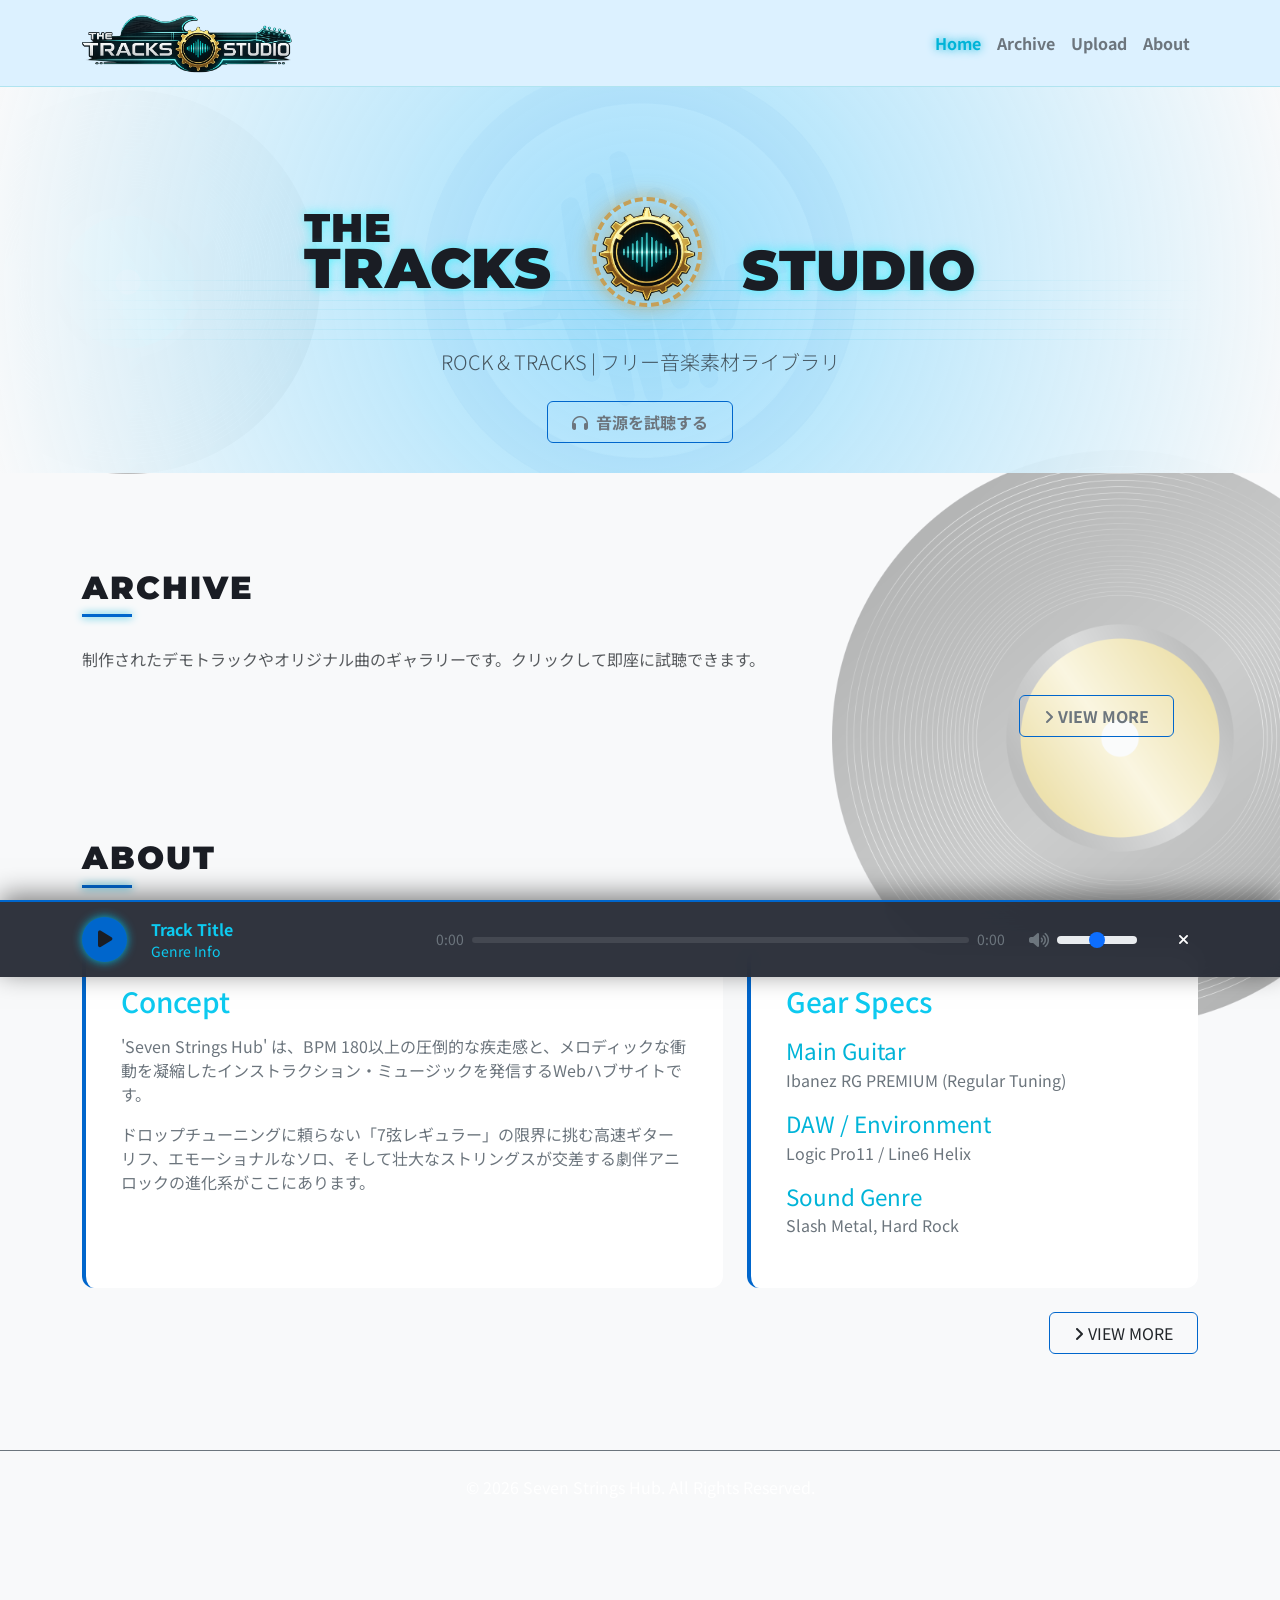
==== index.html @ c3e46db1 "Update source code" ====
<!DOCTYPE html>
<html lang="ja">

<head>
  <meta charset="UTF-8">
  <meta name="viewport" content="width=device-width, initial-scale=1.0">
  <title>Seven Strings Hub</title>

  <!-- Bootstrap 5 CSS -->
  <link href="https://cdn.jsdelivr.net/npm/bootstrap@5.3.2/dist/css/bootstrap.min.css" rel="stylesheet">
  <!-- Font Awesome 6 (アイコンフォント) -->
  <link href="https://cdnjs.cloudflare.com/ajax/libs/font-awesome/6.4.2/css/all.min.css" rel="stylesheet">
  <!-- Google Fonts -->
  <link rel="preconnect" href="https://fonts.googleapis.com">
  <link rel="preconnect" href="https://fonts.gstatic.com" crossorigin>
  <link
    href="https://fonts.googleapis.com/css2?family=Montserrat:wght@700;900&family=Noto+Sans+JP:wght@400;700&display=swap"
    rel="stylesheet">
  <!-- カスタムCSS -->
  <link rel="stylesheet" href="css/style.css">

</head>

<body>

  <!-- ナビゲーションバー -->
  <nav class="navbar navbar-expand-lg navbar-dark ssh-navbar sticky-top">
    <div class="container">
      <a class="navbar-brand" href="index.html"><img src="img/rogo-skeleton.png" alt="ロゴ" class="nav-rogo"></a>
      <button class="navbar-toggler" type="button" data-bs-toggle="collapse" data-bs-target="#sshNavbarContent">
        <span class="navbar-toggler-icon"></span>
      </button>
      <div class="collapse navbar-collapse" id="sshNavbarContent">
        <ul class="navbar-nav ms-auto mb-2 mb-lg-0">
          <li class="nav-item">
            <a class="nav-link ssh-nav-link active" href="index.html">Home</a>
          </li>
          <li class="nav-item">
            <a class="nav-link ssh-nav-link" href="archive.html">Archive</a>
          </li>
          <li class="nav-item">
            <a class="nav-link ssh-nav-link" href="upload.html">Upload</a>
          </li>
          <li class="nav-item">
            <a class="nav-link ssh-nav-link" href="about.html">About</a>
          </li>
        </ul>
      </div>
    </div>
  </nav>

  <div id="page-shell">
  <!-- ヒーローセクション（Home） -->
  <header id="home" class="ssh-hero-section d-flex align-items-center">
    <!-- ギターシルエットの装飾 -->
    <i class="fa-brands fa-creative-commons-sampling ssh-bg-guitar"></i>

    <!-- 7本の弦を模したライン装飾 -->
    <div class="ssh-strings-container">
      <div class="ssh-string-line"></div>
      <div class="ssh-string-line"></div>
      <div class="ssh-string-line"></div>
      <div class="ssh-string-line"></div>
      <div class="ssh-string-line"></div>
      <div class="ssh-string-line"></div>
      <div class="ssh-string-line"></div>
    </div>

    <div class="container text-center">
      <!-- 提示ロゴの再現エリア -->
      <div class="ssh-logo-wrapper">
        <div class="ssh-logo-left">
          <div class="ssh-text-the fs-1">THE </div>
          <div class="ssh-text-tracks">TRACKS</div>
        </div>
        <div class="ssh-logo-center">
          <div class="ssh-gold-gear"></div>
          <!-- 紋章として鋭利な突起を画像で表現 -->
          <div class="ssh-gold-crest">
            <img src="img/emblem.png" alt="emblem" class="w-75 mt-1">
          </div>
        </div>
        <div class="ssh-logo-right">
          <div class="ssh-text-studio">STUDIO</div>
        </div>
      </div>

      <p class="lead text-muted mb-4">ROCK & TRACKS | フリー音楽素材ライブラリ</p>
      <a href="archive.html" class="btn ssh-btn-outline px-4 py-2 ssh-nav-link"><i
          class="fa-solid fa-headphones me-2"></i>音源を試聴する</a>
    </div>
  </header>

  <!-- アーカイブセクション（Archive） -->
  <main id="main-content" class="container my-5">
    <section id="archive" class="py-5">
      <h2 class="ssh-section-title">ARCHIVE</h2>

      <p class="text-muted mb-4">制作されたデモトラックやオリジナル曲のギャラリーです。クリックして即座に試聴できます。</p>
      <!-- レコード背景1 -->
      <div class="record1"><img src="img/record1.png" alt="レコード1"></div>
      <!-- レコード背景2 -->
      <div class="record2"><img src="img/record2.png" alt="レコード2"></div>

      <!-- jQueryによって動的に出力されるカードリスト -->
      <div class="row" id="ssh-archive-container">
        <!-- JSで動的に追加されます -->
      </div>

      <a href="archive.html" class="btn text-dark ssh-btn-outline px-4 py-2 ssh-nav-link position-absolute end-0 me-4">
        <i class="fa-solid fa-angle-right me-1"></i>VIEW MORE
      </a>

      <div class="py-4"></div>
    </section>

    <!-- アバウトセクション（About） -->
    <section id="about" class="py-5">
      <h2 class="ssh-section-title">ABOUT</h2>
      <div class="row g-4 mt-2">
        <div class="col-lg-7">
          <div class="ssh-about-box h-100">
            <h3 class="text-info mb-3">Concept</h3>
            <p class="ssh-track-desc">
              'Seven Strings Hub' は、BPM 180以上の圧倒的な疾走感と、メロディックな衝動を凝縮したインストラクション・ミュージックを発信するWebハブサイトです。
            </p>
            <p class="ssh-track-desc">
              ドロップチューニングに頼らない「7弦レギュラー」の限界に挑む高速ギターリフ、エモーショナルなソロ、そして壮大なストリングスが交差する劇伴アニロックの進化系がここにあります。
            </p>
          </div>
        </div>

        <div class="col-lg-5">
          <div class="ssh-about-box h-100">
            <h3 class="text-info mb-3">Gear Specs</h3>
            <dl class="ssh-spec-list">
              <dt>Main Guitar</dt>
              <dd>Ibanez RG PREMIUM (Regular Tuning)</dd>
              <dt>DAW / Environment</dt>
              <dd>Logic Pro11 / Line6 Helix</dd>
              <dt>Sound Genre</dt>
              <dd>Slash Metal, Hard Rock</dd>
            </dl>
          </div>
        </div>
      </div>
      <div class="mt-4 d-flex justify-content-end">
      <a href="about.html" class="btn text-dark ssh-btn-outline px-4 py-2 ">
        <i class="fa-solid fa-angle-right me-1"></i>VIEW MORE
      </a>
      </div>
    </section>
  </main>
  </div>

  <!-- フッター -->
  <footer class="text-center py-4 border-top border-secondary mt-5">
    <div class="container">
      <p class="text-white mb-0">&copy; 2026 Seven Strings Hub. All Rights Reserved.</p>
    </div>
  </footer>

  <!-- 固定型グローバルオーディオプレイヤー -->
  <div class="ssh-global-player" id="ssh-global-player">
    <div class="container">
      <div class="row align-items-center">
        <!-- 再生/一時停止ボタン -->
        <div class="col-auto">
          <button class="ssh-player-btn" id="ssh-global-play-btn">
            <i class="fa-solid fa-play"></i>
          </button>
        </div>
        <!-- トラック情報 -->
        <div class="col-md-3 col-12 my-2 my-md-0">
          <div class="ssh-player-title text-info fw-bold" id="ssh-player-title">Track Title</div>
          <div class="text-info small" id="ssh-player-genre">Genre Info</div>
        </div>
        <!-- プログレスバー -->
        <div class="col">
          <div class="d-flex align-items-center">
            <span class="small text-secondary me-2" id="ssh-current-time">0:00</span>
            <div class="ssh-progress-container" id="ssh-progress-container">
              <div class="ssh-progress-inner" id="ssh-progress-inner"></div>
            </div>
            <span class="small text-secondary ms-2" id="ssh-total-time">0:00</span>
          </div>
        </div>

        <!-- ボリュームスライダー -->
        <div class="col-auto d-flex align-items-center me-2" id="ssh-volume-section">
          <i class="fa-solid fa-volume-high text-secondary me-2" id="ssh-volume-icon"></i>
          <input type="range" class="form-range" id="ssh-volume-slider" min="0" max="1" step="0.05" value="0.5"
            style="width: 80px; cursor: pointer;">
        </div>

        <!-- プレイヤーを閉じるボタン -->
        <div class="col-auto">
          <button class="btn btn-sm text-white" id="ssh-close-player-btn" title="プレイヤーを閉じる">
            <i class="fa-solid fa-xmark"></i>
          </button>
        </div>
      </div>
    </div>
  </div>

  <!-- Bootstrap 5 JS Bundle -->
  <script src="https://cdn.jsdelivr.net/npm/bootstrap@5.3.2/dist/js/bootstrap.bundle.min.js"></script>
  <!-- jQuery -->
  <script src="https://code.jquery.com/jquery-3.7.1.min.js"></script>
  <!-- 音源再生用のカスタムJS -->
  <script src="js/music.js"></script>
  <script src="js/router.js"></script>
</body>

</html>
---- css/style.css ----
@charset "UTF-8";

html {
  font-size: 100%;
}
img {
  width: 100%;
}

/* 指定カラーパレットの定義 */
:root {
  --color-bg-main: #f8f9fa;
  --color-bg-card: #ffffff;
  --color-accent: #0066cc;
  --color-accent-glow: #00b4d8;
  --color-text-main: #1a1d24;
  --color-text-sub: #6c757d;

  /* ゴールド（中央のロゴ用） */
  --color-gold: #c5a059;
  --color-gold-glow: rgba(197, 160, 89, 0.6);
}

/* 全体設定 */
body {
  background-color: var(--color-bg-main);
  color: var(--color-text-main);
  font-family: "Noto Sans JP", "Segoe UI", sans-serif;
  overflow-x: hidden;
  padding-bottom: 100px; /* 固定プレイヤー用の余白 */
}

/* ナビゲーションバー */
.ssh-navbar {
  background-color: rgba(219, 241, 255, 0.967);
  backdrop-filter: blur(10px);
  border-bottom: 1px solid rgba(0, 173, 181, 0.2);
}
.ssh-navbar .navbar-brand {
  font-family: "Montserrat", sans-serif;
  font-weight: 900;
  color: var(--color-text-main);
  text-shadow: 0 0 8px var(--color-accent-glow);
}

.nav-rogo {
  height: 60px;
}

.ssh-nav-link {
  color: var(--color-text-sub) !important;
  font-weight: 700;
  transition:
    color 0.3s ease,
    text-shadow 0.3s ease;
}
.ssh-nav-link:hover,
.ssh-nav-link.active {
  color: var(--color-accent-glow) !important;
  text-shadow: 0 0 10px var(--color-accent-glow);
}

/* ヒーローセクション（ロゴデザイン再現） */
.ssh-hero-section {
  position: relative;
  padding: 100px 0 30px 0;
  background: radial-gradient(
    circle at center,
    rgba(135, 215, 252, 0.8) 0%,
    var(--color-bg-main) 100%
  );
  overflow: hidden;
}

/* 背景の波形模様風の装飾 */
.ssh-bg-guitar {
  position: absolute;
  font-size: 28rem;
  color: var(--color-accent);
  opacity: 0.03;
  top: 50%;
  left: 50%;
  transform: translate(-50%, -50%) rotate(-12deg);
  pointer-events: none;
  z-index: 0;
}

/* 7弦を模したライン装飾 */
.ssh-strings-container {
  position: absolute;
  top: 50%;
  left: 5%;
  right: 5%;
  height: 60px;
  display: flex;
  flex-direction: column;
  justify-content: space-between;
  opacity: 0.15;
  pointer-events: none;
  z-index: 1;
}
.ssh-string-line {
  height: 1px;
  background: linear-gradient(
    90deg,
    transparent 0%,
    var(--color-accent-glow) 50%,
    transparent 100%
  );
}

/* ロゴエリア */
.ssh-logo-wrapper {
  position: relative;
  z-index: 2;
  display: flex;
  align-items: center;
  justify-content: center;
  gap: 30px;
  margin-bottom: 30px;
}
.ssh-logo-left {
  text-align: right;
  font-family: "Montserrat", sans-serif;
  font-weight: 900;
  letter-spacing: 0.05em;
}
.ssh-logo-left .ssh-text-the,.ssh-text-tracks {
  font-size: 3.5rem;
  line-height: 0.85;
  color: var(--color-text-main);
  text-shadow: 0 0 12px rgba(8, 247, 254, 0.6);
}

.ssh-text-the{
  text-align: left;
}

.ssh-text-studio{
margin-top: 35px;
}

.ssh-logo-left .ssh-text-studio {
  font-size: 3.2rem;
  line-height: 0.85;
  color: var(--color-text-main);
  text-shadow: 0 0 12px rgba(8, 247, 254, 0.6);
}
.ssh-logo-center {
  position: relative;
  width: 130px;
  height: 130px;
  display: flex;
  align-items: center;
  justify-content: center;
}
/* ゴールドのギア回転アニメーション */
.ssh-gold-gear {
  position: absolute;
  width: 110px;
  height: 110px;
  border: 4px dashed var(--color-gold);
  border-radius: 50%;
  box-shadow: 0 0 20px var(--color-gold-glow);
  animation: sshSpinGear 40s linear infinite;
}
.ssh-gold-crest {
  position: relative;
  z-index: 2;
  color: var(--color-gold);
  font-size: 3.2rem;
  filter: drop-shadow(0 0 10px var(--color-gold-glow));
}
.ssh-logo-right {
  font-family: "Montserrat", sans-serif;
  font-weight: 900;
  letter-spacing: 0.05em;
}
.ssh-logo-right .ssh-text-studio {
  font-size: 3.5rem;
  color: var(--color-text-main);
  text-shadow: 0 0 12px rgba(8, 247, 254, 0.6);
}

.record1 {
  position: fixed;
  left: -5%;
  top: 10%;
  width: 30%;
  animation: rmahou1 10s linear infinite;
  z-index: -100;
  opacity: 0.3;
}

.record2 {
  position: fixed;
  right: -10%;
  top: 50%;
  width: 45%;
  animation: rmahou1 15s linear infinite;
  z-index: -100;
  opacity: 0.3;
}

/* アニメーションの具体的な動き（ビデオテープ）を定義 */
@keyframes rmahou1 {
  0% {
    /* アニメーション開始時（0秒目）のキメポーズ：回転なし */
    transform: rotate(0deg);
  }
  100% {
    /* アニメーション終了時（15秒目）のキメポーズ：時計回りに1周 */
    transform: rotate(360deg);
  }
}

@keyframes sshSpinGear {
  from {
    transform: rotate(0deg);
  }
  to {
    transform: rotate(360deg);
  }
}

/* レスポンシブロゴ調整 */
@media (max-width: 768px) {
  .ssh-logo-wrapper {
    flex-direction: column;
    gap: 15px;
  }
  .ssh-logo-left {
    text-align: center;
  }
  .ssh-logo-left .ssh-text-seven,
  .ssh-logo-left .ssh-text-strings {
    font-size: 2.2rem;
  }
  .ssh-logo-right .ssh-text-hub {
    font-size: 2.2rem;
  }
  .ssh-logo-center {
    width: 100px;
    height: 100px;
  }
  .ssh-gold-gear {
    width: 85px;
    height: 85px;
  }
  .ssh-gold-crest {
    font-size: 2.5rem;
  }

}

/* セクション共通 */
.ssh-section-title {
  font-family: "Montserrat", sans-serif;
  font-weight: 900;
  letter-spacing: 2px;
  margin-bottom: 40px;
  position: relative;
  display: inline-block;
}
.ssh-section-title::after {
  content: "";
  position: absolute;
  left: 0;
  bottom: -10px;
  width: 50px;
  height: 3px;
  background-color: var(--color-accent);
  box-shadow: 0 0 8px var(--color-accent-glow);
}

/* カード・アーカイブセクション */
#archive{
  position: relative;
}

.ssh-track-card {
  background-color: var(--color-bg-card);
  border: 1px solid rgba(238, 238, 238, 0.05);
  border-radius: 12px;
  transition:
    transform 0.3s ease,
    border-color 0.3s ease,
    box-shadow 0.3s ease;
}
.ssh-track-card:hover {
  transform: translateY(-5px);
  border-color: rgba(0, 173, 181, 0.4);
  box-shadow: 0 8px 24px rgba(0, 173, 181, 0.15);
}
.ssh-track-title {
  font-weight: 700;
  color: var(--color-text-main);
}
.ssh-track-desc {
  color: var(--color-text-sub);
}
.ssh-custom-badge {
  background-color: rgba(0, 173, 181, 0.1);
  border: 1px solid var(--color-accent);
  color: var(--color-accent-glow);
  font-size: 0.75rem;
  padding: 0.35em 0.65em;
}
.ssh-track-meta {
  color: var(--color-text-sub);
  font-size: 0.8rem;
}

/* ボタンカスタマイズ */
.ssh-btn-outline {
  border: 1px solid var(--color-accent);
  color: var(--color-accent-glow);
  background-color: transparent;
  transition: all 0.3s ease;
}
.ssh-btn-outline:hover,
.ssh-btn-outline.active {
  background-color: var(--color-accent);
  color: var(--color-text-main);
  box-shadow: 0 0 12px var(--color-accent-glow);
  border-color: var(--color-accent-glow);
}

/* グローバルオーディオプレイヤー（固定式） */
.ssh-global-player {
  /* 💡 どんな要素が暴れても、画面の最下部に強制固定する */
  position: fixed !important;
  bottom: 0 !important;
  left: 0 !important;
  right: 0 !important;
  width: 100% !important;
  
  /* 💡 レコード背景などのあらゆる装飾よりも手前に引っ張り出す */
  z-index: 99999 !important; 
  
  /* 💡 スクロール時のちらつきや置いていかれを物理的に防止する魔法の2行 */
  backface-visibility: hidden;
  -webkit-backface-visibility: hidden;

  /* あなたが設定したサイバーパンクなデザイン（そのままキープ） */
  background-color: rgba(37, 42, 52, 0.95);
  backdrop-filter: blur(12px);
  -webkit-backdrop-filter: blur(12px);
  border-top: 2px solid var(--color-accent);
  box-shadow: 0 -5px 25px rgba(0, 0, 0, 0.5);
  padding: 15px 0;

  /* 💡 アニメーション用：初期状態は画面の下に完全に隠す */
  transform: translateY(100%); 
  transition: transform 0.3s ease-in-out;
}

/* 💡 activeクラスがついたらニュッと最下部に出現 */
.ssh-global-player.active {
  transform: translateY(0) !important;
}

.ssh-player-btn {
  width: 45px;
  height: 45px;
  border-radius: 50%;
  background-color: var(--color-accent);
  color: var(--color-text-main);
  border: none;
  display: flex;
  align-items: center;
  justify-content: center;
  font-size: 1.2rem;
  box-shadow: 0 0 10px var(--color-accent-glow);
  transition:
    transform 0.2s ease,
    background-color 0.2s ease;
}
.ssh-player-btn:hover {
  transform: scale(1.05);
  background-color: var(--color-accent-glow);
}
.ssh-progress-container {
  width: 100%;
  height: 6px;
  background-color: rgba(238, 238, 238, 0.1);
  border-radius: 3px;
  cursor: pointer;
  position: relative;
}
.ssh-progress-inner {
  height: 100%;
  width: 0%;
  background-color: var(--color-accent-glow);
  box-shadow: 0 0 8px var(--color-accent-glow);
  border-radius: 3px;
  position: absolute;
  top: 0;
  left: 0;
}

/* アバウトセクション */
.ssh-about-box {
  background-color: var(--color-bg-card);
  border-radius: 12px;
  padding: 35px;
  border-left: 4px solid var(--color-accent);
}
.ssh-spec-list dt {
  color: var(--color-accent-glow);
  font-weight: 400;
  font-size: 1.4rem;
}
.ssh-spec-list dd {
  color: var(--color-text-sub);
  margin-bottom: 15px;
}
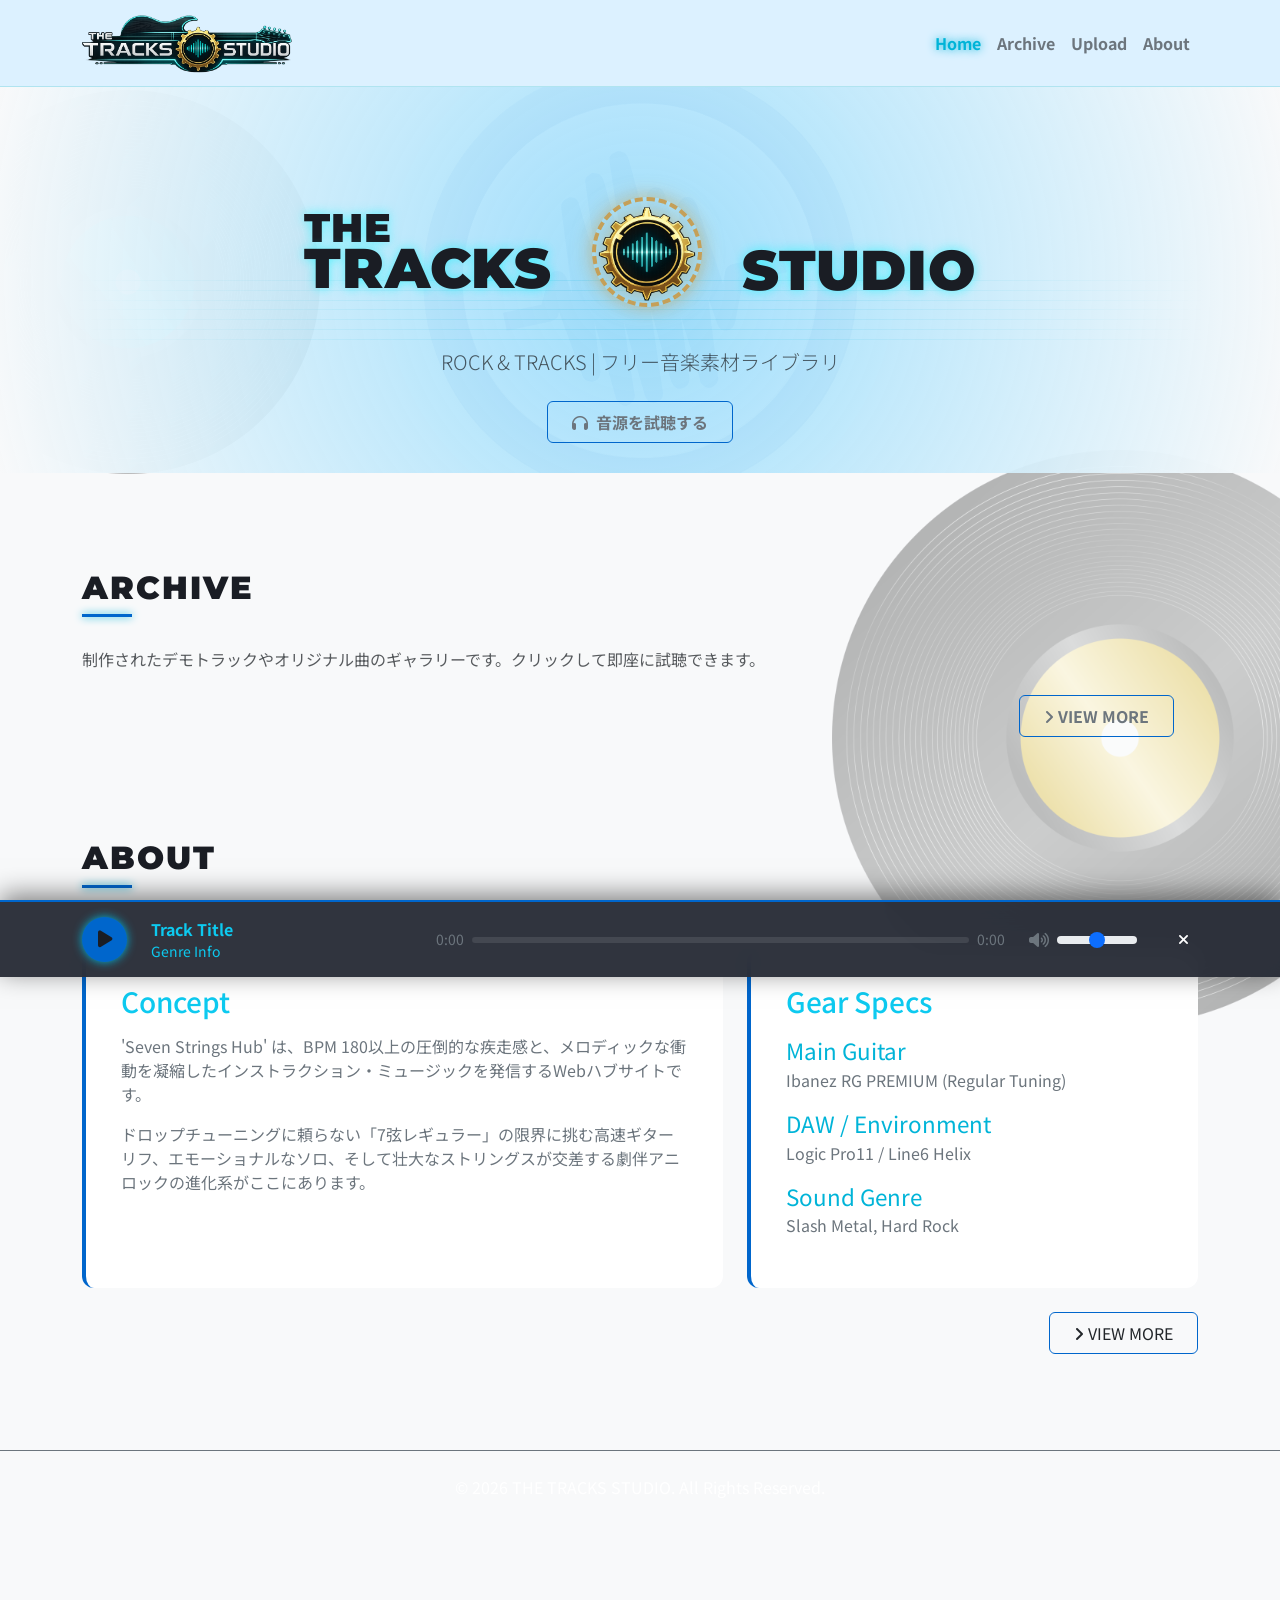
==== commit b5c7e98a: "変更内容のメモ（例: CSSの微調整など）" ====
--- a/index.html
+++ b/index.html
@@ -4,7 +4,7 @@
 <head>
   <meta charset="UTF-8">
   <meta name="viewport" content="width=device-width, initial-scale=1.0">
-  <title>Seven Strings Hub</title>
+  <title>THE TRACKS STUDIO</title>
 
   <!-- Bootstrap 5 CSS -->
   <link href="https://cdn.jsdelivr.net/npm/bootstrap@5.3.2/dist/css/bootstrap.min.css" rel="stylesheet">
@@ -70,7 +70,7 @@
       <!-- 提示ロゴの再現エリア -->
       <div class="ssh-logo-wrapper">
         <div class="ssh-logo-left">
-          <div class="ssh-text-the fs-1">THE </div>
+          <div class="ssh-text-the fs-1">THE</div>
           <div class="ssh-text-tracks">TRACKS</div>
         </div>
         <div class="ssh-logo-center">
@@ -156,7 +156,7 @@
   <!-- フッター -->
   <footer class="text-center py-4 border-top border-secondary mt-5">
     <div class="container">
-      <p class="text-white mb-0">&copy; 2026 Seven Strings Hub. All Rights Reserved.</p>
+      <p class="text-white mb-0">&copy; 2026 THE TRACKS STUDIO. All Rights Reserved.</p>
     </div>
   </footer>
 
